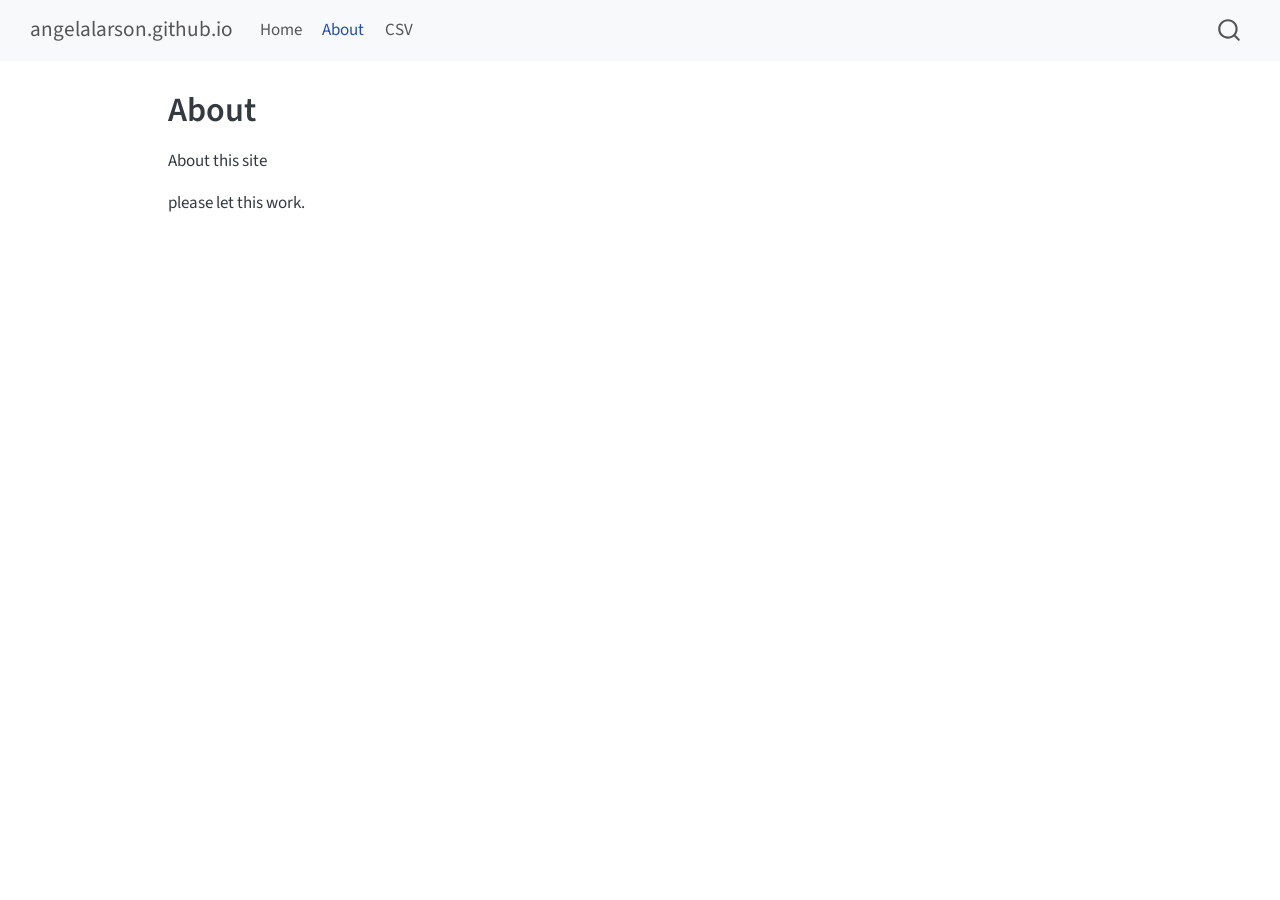
==== docs/about.html @ 14789dca "i forgot to add to yml page" ====
<!DOCTYPE html>
<html xmlns="http://www.w3.org/1999/xhtml" lang="en" xml:lang="en"><head>

<meta charset="utf-8">
<meta name="generator" content="quarto-1.6.42">

<meta name="viewport" content="width=device-width, initial-scale=1.0, user-scalable=yes">


<title>About – angelalarson.github.io</title>
<style>
code{white-space: pre-wrap;}
span.smallcaps{font-variant: small-caps;}
div.columns{display: flex; gap: min(4vw, 1.5em);}
div.column{flex: auto; overflow-x: auto;}
div.hanging-indent{margin-left: 1.5em; text-indent: -1.5em;}
ul.task-list{list-style: none;}
ul.task-list li input[type="checkbox"] {
  width: 0.8em;
  margin: 0 0.8em 0.2em -1em; /* quarto-specific, see https://github.com/quarto-dev/quarto-cli/issues/4556 */ 
  vertical-align: middle;
}
</style>


<script src="site_libs/quarto-nav/quarto-nav.js"></script>
<script src="site_libs/quarto-nav/headroom.min.js"></script>
<script src="site_libs/clipboard/clipboard.min.js"></script>
<script src="site_libs/quarto-search/autocomplete.umd.js"></script>
<script src="site_libs/quarto-search/fuse.min.js"></script>
<script src="site_libs/quarto-search/quarto-search.js"></script>
<meta name="quarto:offset" content="./">
<script src="site_libs/quarto-html/quarto.js"></script>
<script src="site_libs/quarto-html/popper.min.js"></script>
<script src="site_libs/quarto-html/tippy.umd.min.js"></script>
<script src="site_libs/quarto-html/anchor.min.js"></script>
<link href="site_libs/quarto-html/tippy.css" rel="stylesheet">
<link href="site_libs/quarto-html/quarto-syntax-highlighting-2f5df379a58b258e96c21c0638c20c03.css" rel="stylesheet" id="quarto-text-highlighting-styles">
<script src="site_libs/bootstrap/bootstrap.min.js"></script>
<link href="site_libs/bootstrap/bootstrap-icons.css" rel="stylesheet">
<link href="site_libs/bootstrap/bootstrap-6bd9cfa162949bde0a231f530c97869d.min.css" rel="stylesheet" append-hash="true" id="quarto-bootstrap" data-mode="light">
<script id="quarto-search-options" type="application/json">{
  "location": "navbar",
  "copy-button": false,
  "collapse-after": 3,
  "panel-placement": "end",
  "type": "overlay",
  "limit": 50,
  "keyboard-shortcut": [
    "f",
    "/",
    "s"
  ],
  "show-item-context": false,
  "language": {
    "search-no-results-text": "No results",
    "search-matching-documents-text": "matching documents",
    "search-copy-link-title": "Copy link to search",
    "search-hide-matches-text": "Hide additional matches",
    "search-more-match-text": "more match in this document",
    "search-more-matches-text": "more matches in this document",
    "search-clear-button-title": "Clear",
    "search-text-placeholder": "",
    "search-detached-cancel-button-title": "Cancel",
    "search-submit-button-title": "Submit",
    "search-label": "Search"
  }
}</script>


<link rel="stylesheet" href="styles.css">
</head>

<body class="nav-fixed">

<div id="quarto-search-results"></div>
  <header id="quarto-header" class="headroom fixed-top">
    <nav class="navbar navbar-expand-lg " data-bs-theme="dark">
      <div class="navbar-container container-fluid">
      <div class="navbar-brand-container mx-auto">
    <a class="navbar-brand" href="./index.html">
    <span class="navbar-title">angelalarson.github.io</span>
    </a>
  </div>
            <div id="quarto-search" class="" title="Search"></div>
          <button class="navbar-toggler" type="button" data-bs-toggle="collapse" data-bs-target="#navbarCollapse" aria-controls="navbarCollapse" role="menu" aria-expanded="false" aria-label="Toggle navigation" onclick="if (window.quartoToggleHeadroom) { window.quartoToggleHeadroom(); }">
  <span class="navbar-toggler-icon"></span>
</button>
          <div class="collapse navbar-collapse" id="navbarCollapse">
            <ul class="navbar-nav navbar-nav-scroll me-auto">
  <li class="nav-item">
    <a class="nav-link" href="./index.html"> 
<span class="menu-text">Home</span></a>
  </li>  
  <li class="nav-item">
    <a class="nav-link active" href="./about.html" aria-current="page"> 
<span class="menu-text">About</span></a>
  </li>  
  <li class="nav-item">
    <a class="nav-link" href="./csv.html"> 
<span class="menu-text">CSV</span></a>
  </li>  
</ul>
          </div> <!-- /navcollapse -->
            <div class="quarto-navbar-tools">
</div>
      </div> <!-- /container-fluid -->
    </nav>
</header>
<!-- content -->
<div id="quarto-content" class="quarto-container page-columns page-rows-contents page-layout-article page-navbar">
<!-- sidebar -->
<!-- margin-sidebar -->
    <div id="quarto-margin-sidebar" class="sidebar margin-sidebar zindex-bottom">
        
    </div>
<!-- main -->
<main class="content" id="quarto-document-content">

<header id="title-block-header" class="quarto-title-block default">
<div class="quarto-title">
<h1 class="title">About</h1>
</div>



<div class="quarto-title-meta">

    
  
    
  </div>
  


</header>


<p>About this site</p>
<p>please let this work.</p>



</main> <!-- /main -->
<script id="quarto-html-after-body" type="application/javascript">
window.document.addEventListener("DOMContentLoaded", function (event) {
  const toggleBodyColorMode = (bsSheetEl) => {
    const mode = bsSheetEl.getAttribute("data-mode");
    const bodyEl = window.document.querySelector("body");
    if (mode === "dark") {
      bodyEl.classList.add("quarto-dark");
      bodyEl.classList.remove("quarto-light");
    } else {
      bodyEl.classList.add("quarto-light");
      bodyEl.classList.remove("quarto-dark");
    }
  }
  const toggleBodyColorPrimary = () => {
    const bsSheetEl = window.document.querySelector("link#quarto-bootstrap");
    if (bsSheetEl) {
      toggleBodyColorMode(bsSheetEl);
    }
  }
  toggleBodyColorPrimary();  
  const icon = "";
  const anchorJS = new window.AnchorJS();
  anchorJS.options = {
    placement: 'right',
    icon: icon
  };
  anchorJS.add('.anchored');
  const isCodeAnnotation = (el) => {
    for (const clz of el.classList) {
      if (clz.startsWith('code-annotation-')) {                     
        return true;
      }
    }
    return false;
  }
  const onCopySuccess = function(e) {
    // button target
    const button = e.trigger;
    // don't keep focus
    button.blur();
    // flash "checked"
    button.classList.add('code-copy-button-checked');
    var currentTitle = button.getAttribute("title");
    button.setAttribute("title", "Copied!");
    let tooltip;
    if (window.bootstrap) {
      button.setAttribute("data-bs-toggle", "tooltip");
      button.setAttribute("data-bs-placement", "left");
      button.setAttribute("data-bs-title", "Copied!");
      tooltip = new bootstrap.Tooltip(button, 
        { trigger: "manual", 
          customClass: "code-copy-button-tooltip",
          offset: [0, -8]});
      tooltip.show();    
    }
    setTimeout(function() {
      if (tooltip) {
        tooltip.hide();
        button.removeAttribute("data-bs-title");
        button.removeAttribute("data-bs-toggle");
        button.removeAttribute("data-bs-placement");
      }
      button.setAttribute("title", currentTitle);
      button.classList.remove('code-copy-button-checked');
    }, 1000);
    // clear code selection
    e.clearSelection();
  }
  const getTextToCopy = function(trigger) {
      const codeEl = trigger.previousElementSibling.cloneNode(true);
      for (const childEl of codeEl.children) {
        if (isCodeAnnotation(childEl)) {
          childEl.remove();
        }
      }
      return codeEl.innerText;
  }
  const clipboard = new window.ClipboardJS('.code-copy-button:not([data-in-quarto-modal])', {
    text: getTextToCopy
  });
  clipboard.on('success', onCopySuccess);
  if (window.document.getElementById('quarto-embedded-source-code-modal')) {
    const clipboardModal = new window.ClipboardJS('.code-copy-button[data-in-quarto-modal]', {
      text: getTextToCopy,
      container: window.document.getElementById('quarto-embedded-source-code-modal')
    });
    clipboardModal.on('success', onCopySuccess);
  }
    var localhostRegex = new RegExp(/^(?:http|https):\/\/localhost\:?[0-9]*\//);
    var mailtoRegex = new RegExp(/^mailto:/);
      var filterRegex = new RegExp('/' + window.location.host + '/');
    var isInternal = (href) => {
        return filterRegex.test(href) || localhostRegex.test(href) || mailtoRegex.test(href);
    }
    // Inspect non-navigation links and adorn them if external
 	var links = window.document.querySelectorAll('a[href]:not(.nav-link):not(.navbar-brand):not(.toc-action):not(.sidebar-link):not(.sidebar-item-toggle):not(.pagination-link):not(.no-external):not([aria-hidden]):not(.dropdown-item):not(.quarto-navigation-tool):not(.about-link)');
    for (var i=0; i<links.length; i++) {
      const link = links[i];
      if (!isInternal(link.href)) {
        // undo the damage that might have been done by quarto-nav.js in the case of
        // links that we want to consider external
        if (link.dataset.originalHref !== undefined) {
          link.href = link.dataset.originalHref;
        }
      }
    }
  function tippyHover(el, contentFn, onTriggerFn, onUntriggerFn) {
    const config = {
      allowHTML: true,
      maxWidth: 500,
      delay: 100,
      arrow: false,
      appendTo: function(el) {
          return el.parentElement;
      },
      interactive: true,
      interactiveBorder: 10,
      theme: 'quarto',
      placement: 'bottom-start',
    };
    if (contentFn) {
      config.content = contentFn;
    }
    if (onTriggerFn) {
      config.onTrigger = onTriggerFn;
    }
    if (onUntriggerFn) {
      config.onUntrigger = onUntriggerFn;
    }
    window.tippy(el, config); 
  }
  const noterefs = window.document.querySelectorAll('a[role="doc-noteref"]');
  for (var i=0; i<noterefs.length; i++) {
    const ref = noterefs[i];
    tippyHover(ref, function() {
      // use id or data attribute instead here
      let href = ref.getAttribute('data-footnote-href') || ref.getAttribute('href');
      try { href = new URL(href).hash; } catch {}
      const id = href.replace(/^#\/?/, "");
      const note = window.document.getElementById(id);
      if (note) {
        return note.innerHTML;
      } else {
        return "";
      }
    });
  }
  const xrefs = window.document.querySelectorAll('a.quarto-xref');
  const processXRef = (id, note) => {
    // Strip column container classes
    const stripColumnClz = (el) => {
      el.classList.remove("page-full", "page-columns");
      if (el.children) {
        for (const child of el.children) {
          stripColumnClz(child);
        }
      }
    }
    stripColumnClz(note)
    if (id === null || id.startsWith('sec-')) {
      // Special case sections, only their first couple elements
      const container = document.createElement("div");
      if (note.children && note.children.length > 2) {
        container.appendChild(note.children[0].cloneNode(true));
        for (let i = 1; i < note.children.length; i++) {
          const child = note.children[i];
          if (child.tagName === "P" && child.innerText === "") {
            continue;
          } else {
            container.appendChild(child.cloneNode(true));
            break;
          }
        }
        if (window.Quarto?.typesetMath) {
          window.Quarto.typesetMath(container);
        }
        return container.innerHTML
      } else {
        if (window.Quarto?.typesetMath) {
          window.Quarto.typesetMath(note);
        }
        return note.innerHTML;
      }
    } else {
      // Remove any anchor links if they are present
      const anchorLink = note.querySelector('a.anchorjs-link');
      if (anchorLink) {
        anchorLink.remove();
      }
      if (window.Quarto?.typesetMath) {
        window.Quarto.typesetMath(note);
      }
      if (note.classList.contains("callout")) {
        return note.outerHTML;
      } else {
        return note.innerHTML;
      }
    }
  }
  for (var i=0; i<xrefs.length; i++) {
    const xref = xrefs[i];
    tippyHover(xref, undefined, function(instance) {
      instance.disable();
      let url = xref.getAttribute('href');
      let hash = undefined; 
      if (url.startsWith('#')) {
        hash = url;
      } else {
        try { hash = new URL(url).hash; } catch {}
      }
      if (hash) {
        const id = hash.replace(/^#\/?/, "");
        const note = window.document.getElementById(id);
        if (note !== null) {
          try {
            const html = processXRef(id, note.cloneNode(true));
            instance.setContent(html);
          } finally {
            instance.enable();
            instance.show();
          }
        } else {
          // See if we can fetch this
          fetch(url.split('#')[0])
          .then(res => res.text())
          .then(html => {
            const parser = new DOMParser();
            const htmlDoc = parser.parseFromString(html, "text/html");
            const note = htmlDoc.getElementById(id);
            if (note !== null) {
              const html = processXRef(id, note);
              instance.setContent(html);
            } 
          }).finally(() => {
            instance.enable();
            instance.show();
          });
        }
      } else {
        // See if we can fetch a full url (with no hash to target)
        // This is a special case and we should probably do some content thinning / targeting
        fetch(url)
        .then(res => res.text())
        .then(html => {
          const parser = new DOMParser();
          const htmlDoc = parser.parseFromString(html, "text/html");
          const note = htmlDoc.querySelector('main.content');
          if (note !== null) {
            // This should only happen for chapter cross references
            // (since there is no id in the URL)
            // remove the first header
            if (note.children.length > 0 && note.children[0].tagName === "HEADER") {
              note.children[0].remove();
            }
            const html = processXRef(null, note);
            instance.setContent(html);
          } 
        }).finally(() => {
          instance.enable();
          instance.show();
        });
      }
    }, function(instance) {
    });
  }
      let selectedAnnoteEl;
      const selectorForAnnotation = ( cell, annotation) => {
        let cellAttr = 'data-code-cell="' + cell + '"';
        let lineAttr = 'data-code-annotation="' +  annotation + '"';
        const selector = 'span[' + cellAttr + '][' + lineAttr + ']';
        return selector;
      }
      const selectCodeLines = (annoteEl) => {
        const doc = window.document;
        const targetCell = annoteEl.getAttribute("data-target-cell");
        const targetAnnotation = annoteEl.getAttribute("data-target-annotation");
        const annoteSpan = window.document.querySelector(selectorForAnnotation(targetCell, targetAnnotation));
        const lines = annoteSpan.getAttribute("data-code-lines").split(",");
        const lineIds = lines.map((line) => {
          return targetCell + "-" + line;
        })
        let top = null;
        let height = null;
        let parent = null;
        if (lineIds.length > 0) {
            //compute the position of the single el (top and bottom and make a div)
            const el = window.document.getElementById(lineIds[0]);
            top = el.offsetTop;
            height = el.offsetHeight;
            parent = el.parentElement.parentElement;
          if (lineIds.length > 1) {
            const lastEl = window.document.getElementById(lineIds[lineIds.length - 1]);
            const bottom = lastEl.offsetTop + lastEl.offsetHeight;
            height = bottom - top;
          }
          if (top !== null && height !== null && parent !== null) {
            // cook up a div (if necessary) and position it 
            let div = window.document.getElementById("code-annotation-line-highlight");
            if (div === null) {
              div = window.document.createElement("div");
              div.setAttribute("id", "code-annotation-line-highlight");
              div.style.position = 'absolute';
              parent.appendChild(div);
            }
            div.style.top = top - 2 + "px";
            div.style.height = height + 4 + "px";
            div.style.left = 0;
            let gutterDiv = window.document.getElementById("code-annotation-line-highlight-gutter");
            if (gutterDiv === null) {
              gutterDiv = window.document.createElement("div");
              gutterDiv.setAttribute("id", "code-annotation-line-highlight-gutter");
              gutterDiv.style.position = 'absolute';
              const codeCell = window.document.getElementById(targetCell);
              const gutter = codeCell.querySelector('.code-annotation-gutter');
              gutter.appendChild(gutterDiv);
            }
            gutterDiv.style.top = top - 2 + "px";
            gutterDiv.style.height = height + 4 + "px";
          }
          selectedAnnoteEl = annoteEl;
        }
      };
      const unselectCodeLines = () => {
        const elementsIds = ["code-annotation-line-highlight", "code-annotation-line-highlight-gutter"];
        elementsIds.forEach((elId) => {
          const div = window.document.getElementById(elId);
          if (div) {
            div.remove();
          }
        });
        selectedAnnoteEl = undefined;
      };
        // Handle positioning of the toggle
    window.addEventListener(
      "resize",
      throttle(() => {
        elRect = undefined;
        if (selectedAnnoteEl) {
          selectCodeLines(selectedAnnoteEl);
        }
      }, 10)
    );
    function throttle(fn, ms) {
    let throttle = false;
    let timer;
      return (...args) => {
        if(!throttle) { // first call gets through
            fn.apply(this, args);
            throttle = true;
        } else { // all the others get throttled
            if(timer) clearTimeout(timer); // cancel #2
            timer = setTimeout(() => {
              fn.apply(this, args);
              timer = throttle = false;
            }, ms);
        }
      };
    }
      // Attach click handler to the DT
      const annoteDls = window.document.querySelectorAll('dt[data-target-cell]');
      for (const annoteDlNode of annoteDls) {
        annoteDlNode.addEventListener('click', (event) => {
          const clickedEl = event.target;
          if (clickedEl !== selectedAnnoteEl) {
            unselectCodeLines();
            const activeEl = window.document.querySelector('dt[data-target-cell].code-annotation-active');
            if (activeEl) {
              activeEl.classList.remove('code-annotation-active');
            }
            selectCodeLines(clickedEl);
            clickedEl.classList.add('code-annotation-active');
          } else {
            // Unselect the line
            unselectCodeLines();
            clickedEl.classList.remove('code-annotation-active');
          }
        });
      }
  const findCites = (el) => {
    const parentEl = el.parentElement;
    if (parentEl) {
      const cites = parentEl.dataset.cites;
      if (cites) {
        return {
          el,
          cites: cites.split(' ')
        };
      } else {
        return findCites(el.parentElement)
      }
    } else {
      return undefined;
    }
  };
  var bibliorefs = window.document.querySelectorAll('a[role="doc-biblioref"]');
  for (var i=0; i<bibliorefs.length; i++) {
    const ref = bibliorefs[i];
    const citeInfo = findCites(ref);
    if (citeInfo) {
      tippyHover(citeInfo.el, function() {
        var popup = window.document.createElement('div');
        citeInfo.cites.forEach(function(cite) {
          var citeDiv = window.document.createElement('div');
          citeDiv.classList.add('hanging-indent');
          citeDiv.classList.add('csl-entry');
          var biblioDiv = window.document.getElementById('ref-' + cite);
          if (biblioDiv) {
            citeDiv.innerHTML = biblioDiv.innerHTML;
          }
          popup.appendChild(citeDiv);
        });
        return popup.innerHTML;
      });
    }
  }
});
</script>
</div> <!-- /content -->




</body></html>
---- docs/site_libs/quarto-html/tippy.css ----
.tippy-box[data-animation=fade][data-state=hidden]{opacity:0}[data-tippy-root]{max-width:calc(100vw - 10px)}.tippy-box{position:relative;background-color:#333;color:#fff;border-radius:4px;font-size:14px;line-height:1.4;white-space:normal;outline:0;transition-property:transform,visibility,opacity}.tippy-box[data-placement^=top]>.tippy-arrow{bottom:0}.tippy-box[data-placement^=top]>.tippy-arrow:before{bottom:-7px;left:0;border-width:8px 8px 0;border-top-color:initial;transform-origin:center top}.tippy-box[data-placement^=bottom]>.tippy-arrow{top:0}.tippy-box[data-placement^=bottom]>.tippy-arrow:before{top:-7px;left:0;border-width:0 8px 8px;border-bottom-color:initial;transform-origin:center bottom}.tippy-box[data-placement^=left]>.tippy-arrow{right:0}.tippy-box[data-placement^=left]>.tippy-arrow:before{border-width:8px 0 8px 8px;border-left-color:initial;right:-7px;transform-origin:center left}.tippy-box[data-placement^=right]>.tippy-arrow{left:0}.tippy-box[data-placement^=right]>.tippy-arrow:before{left:-7px;border-width:8px 8px 8px 0;border-right-color:initial;transform-origin:center right}.tippy-box[data-inertia][data-state=visible]{transition-timing-function:cubic-bezier(.54,1.5,.38,1.11)}.tippy-arrow{width:16px;height:16px;color:#333}.tippy-arrow:before{content:"";position:absolute;border-color:transparent;border-style:solid}.tippy-content{position:relative;padding:5px 9px;z-index:1}
---- docs/site_libs/quarto-html/quarto-syntax-highlighting-2f5df379a58b258e96c21c0638c20c03.css ----
/* quarto syntax highlight colors */
:root {
  --quarto-hl-ot-color: #003B4F;
  --quarto-hl-at-color: #657422;
  --quarto-hl-ss-color: #20794D;
  --quarto-hl-an-color: #5E5E5E;
  --quarto-hl-fu-color: #4758AB;
  --quarto-hl-st-color: #20794D;
  --quarto-hl-cf-color: #003B4F;
  --quarto-hl-op-color: #5E5E5E;
  --quarto-hl-er-color: #AD0000;
  --quarto-hl-bn-color: #AD0000;
  --quarto-hl-al-color: #AD0000;
  --quarto-hl-va-color: #111111;
  --quarto-hl-bu-color: inherit;
  --quarto-hl-ex-color: inherit;
  --quarto-hl-pp-color: #AD0000;
  --quarto-hl-in-color: #5E5E5E;
  --quarto-hl-vs-color: #20794D;
  --quarto-hl-wa-color: #5E5E5E;
  --quarto-hl-do-color: #5E5E5E;
  --quarto-hl-im-color: #00769E;
  --quarto-hl-ch-color: #20794D;
  --quarto-hl-dt-color: #AD0000;
  --quarto-hl-fl-color: #AD0000;
  --quarto-hl-co-color: #5E5E5E;
  --quarto-hl-cv-color: #5E5E5E;
  --quarto-hl-cn-color: #8f5902;
  --quarto-hl-sc-color: #5E5E5E;
  --quarto-hl-dv-color: #AD0000;
  --quarto-hl-kw-color: #003B4F;
}

/* other quarto variables */
:root {
  --quarto-font-monospace: SFMono-Regular, Menlo, Monaco, Consolas, "Liberation Mono", "Courier New", monospace;
}

pre > code.sourceCode > span {
  color: #003B4F;
}

code span {
  color: #003B4F;
}

code.sourceCode > span {
  color: #003B4F;
}

div.sourceCode,
div.sourceCode pre.sourceCode {
  color: #003B4F;
}

code span.ot {
  color: #003B4F;
  font-style: inherit;
}

code span.at {
  color: #657422;
  font-style: inherit;
}

code span.ss {
  color: #20794D;
  font-style: inherit;
}

code span.an {
  color: #5E5E5E;
  font-style: inherit;
}

code span.fu {
  color: #4758AB;
  font-style: inherit;
}

code span.st {
  color: #20794D;
  font-style: inherit;
}

code span.cf {
  color: #003B4F;
  font-weight: bold;
  font-style: inherit;
}

code span.op {
  color: #5E5E5E;
  font-style: inherit;
}

code span.er {
  color: #AD0000;
  font-style: inherit;
}

code span.bn {
  color: #AD0000;
  font-style: inherit;
}

code span.al {
  color: #AD0000;
  font-style: inherit;
}

code span.va {
  color: #111111;
  font-style: inherit;
}

code span.bu {
  font-style: inherit;
}

code span.ex {
  font-style: inherit;
}

code span.pp {
  color: #AD0000;
  font-style: inherit;
}

code span.in {
  color: #5E5E5E;
  font-style: inherit;
}

code span.vs {
  color: #20794D;
  font-style: inherit;
}

code span.wa {
  color: #5E5E5E;
  font-style: italic;
}

code span.do {
  color: #5E5E5E;
  font-style: italic;
}

code span.im {
  color: #00769E;
  font-style: inherit;
}

code span.ch {
  color: #20794D;
  font-style: inherit;
}

code span.dt {
  color: #AD0000;
  font-style: inherit;
}

code span.fl {
  color: #AD0000;
  font-style: inherit;
}

code span.co {
  color: #5E5E5E;
  font-style: inherit;
}

code span.cv {
  color: #5E5E5E;
  font-style: italic;
}

code span.cn {
  color: #8f5902;
  font-style: inherit;
}

code span.sc {
  color: #5E5E5E;
  font-style: inherit;
}

code span.dv {
  color: #AD0000;
  font-style: inherit;
}

code span.kw {
  color: #003B4F;
  font-weight: bold;
  font-style: inherit;
}

.prevent-inlining {
  content: "</";
}

/*# sourceMappingURL=35eb38a806ee71ea6d2563be2308c832.css.map */
---- docs/styles.css ----
/* css styles */
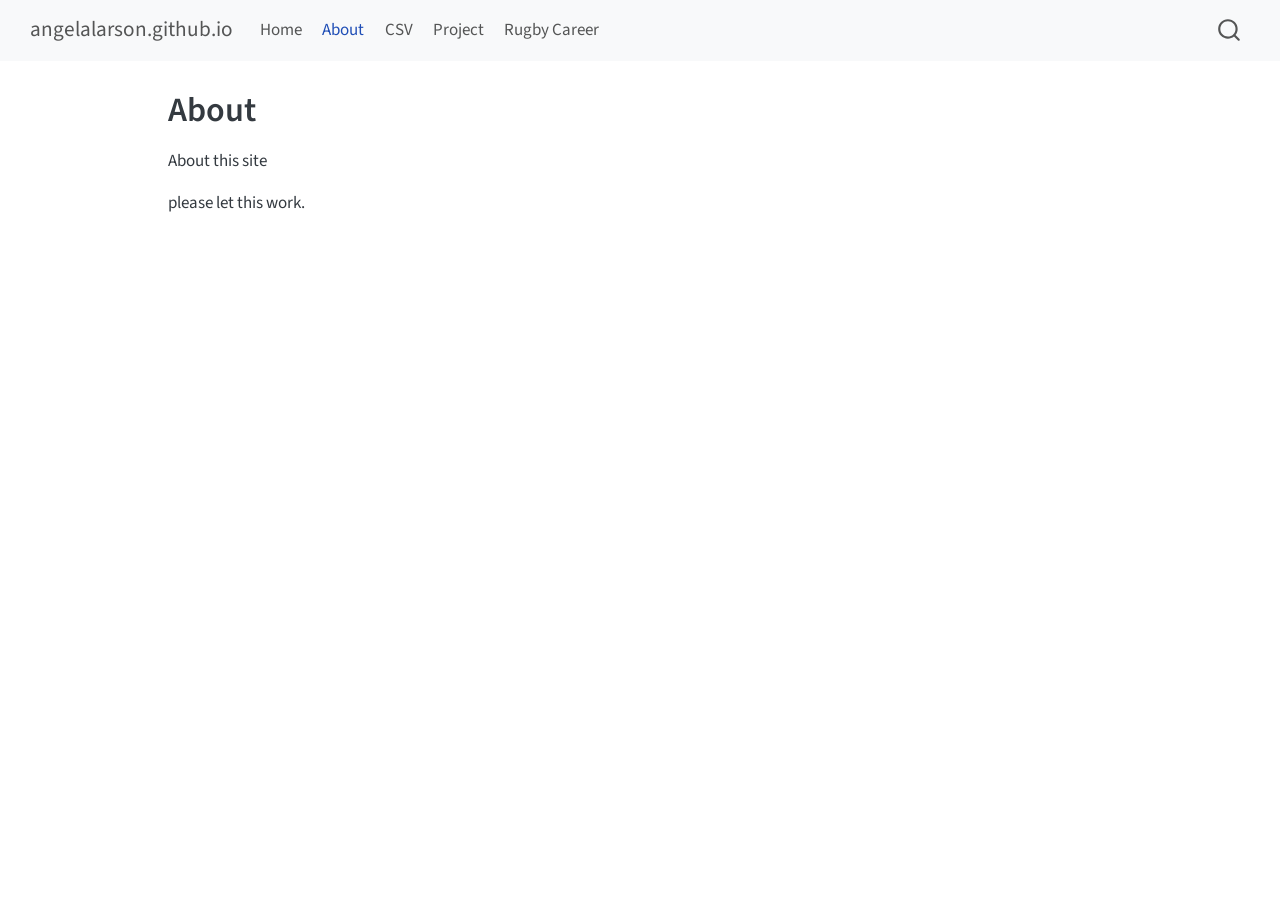
==== commit fd98dee7: "committing rendered version" ====
--- a/docs/about.html
+++ b/docs/about.html
@@ -100,6 +100,14 @@
     <a class="nav-link" href="./csv.html"> 
 <span class="menu-text">CSV</span></a>
   </li>  
+  <li class="nav-item">
+    <a class="nav-link" href="./Projects.html"> 
+<span class="menu-text">Project</span></a>
+  </li>  
+  <li class="nav-item">
+    <a class="nav-link" href="./Rugby.html"> 
+<span class="menu-text">Rugby Career</span></a>
+  </li>  
 </ul>
           </div> <!-- /navcollapse -->
             <div class="quarto-navbar-tools">
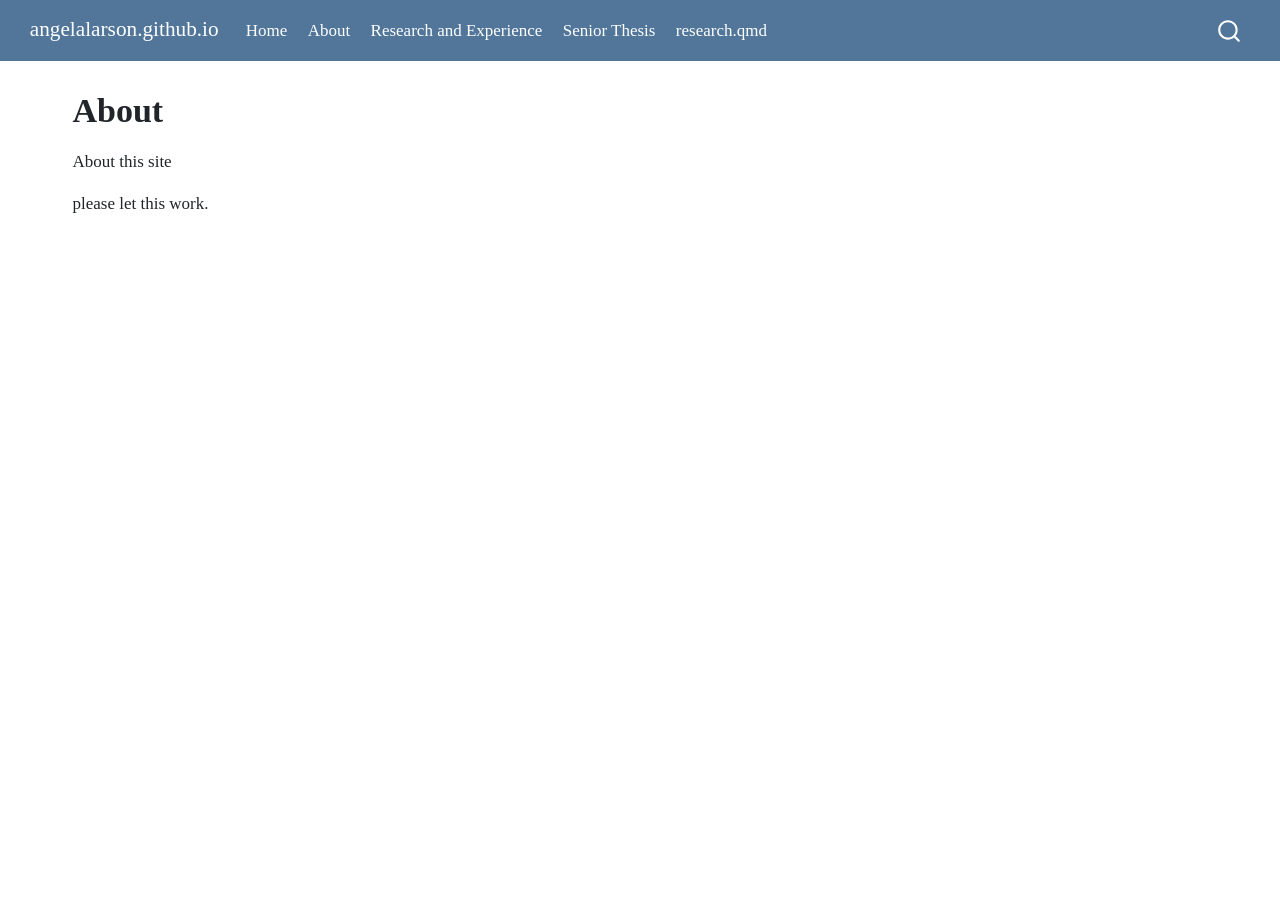
==== commit 9650905e: "working around some things" ====
--- a/docs/about.html
+++ b/docs/about.html
@@ -38,7 +38,7 @@
 <link href="site_libs/quarto-html/quarto-syntax-highlighting-2f5df379a58b258e96c21c0638c20c03.css" rel="stylesheet" id="quarto-text-highlighting-styles">
 <script src="site_libs/bootstrap/bootstrap.min.js"></script>
 <link href="site_libs/bootstrap/bootstrap-icons.css" rel="stylesheet">
-<link href="site_libs/bootstrap/bootstrap-6bd9cfa162949bde0a231f530c97869d.min.css" rel="stylesheet" append-hash="true" id="quarto-bootstrap" data-mode="light">
+<link href="site_libs/bootstrap/bootstrap-376f302bae9058156f79e0f77185c310.min.css" rel="stylesheet" append-hash="true" id="quarto-bootstrap" data-mode="light">
 <script id="quarto-search-options" type="application/json">{
   "location": "navbar",
   "copy-button": false,
@@ -68,7 +68,6 @@
 }</script>
 
 
-<link rel="stylesheet" href="styles.css">
 </head>
 
 <body class="nav-fixed">
@@ -98,15 +97,16 @@
   </li>  
   <li class="nav-item">
     <a class="nav-link" href="./csv.html"> 
-<span class="menu-text">CSV</span></a>
+<span class="menu-text">Research and Experience</span></a>
   </li>  
   <li class="nav-item">
     <a class="nav-link" href="./Projects.html"> 
-<span class="menu-text">Project</span></a>
+<span class="menu-text">Senior Thesis</span></a>
   </li>  
   <li class="nav-item">
-    <a class="nav-link" href="./Rugby.html"> 
-<span class="menu-text">Rugby Career</span></a>
+    <span class="nav-link">
+<span class="menu-text">research.qmd</span>
+    </span>
   </li>  
 </ul>
           </div> <!-- /navcollapse -->
@@ -116,14 +116,14 @@
     </nav>
 </header>
 <!-- content -->
-<div id="quarto-content" class="quarto-container page-columns page-rows-contents page-layout-article page-navbar">
+<div id="quarto-content" class="quarto-container page-columns page-rows-contents page-layout-full page-navbar">
 <!-- sidebar -->
 <!-- margin-sidebar -->
     <div id="quarto-margin-sidebar" class="sidebar margin-sidebar zindex-bottom">
         
     </div>
 <!-- main -->
-<main class="content" id="quarto-document-content">
+<main class="content column-page" id="quarto-document-content">
 
 <header id="title-block-header" class="quarto-title-block default">
 <div class="quarto-title">
@@ -132,7 +132,7 @@
 
 
 
-<div class="quarto-title-meta">
+<div class="quarto-title-meta column-page">
 
     
   
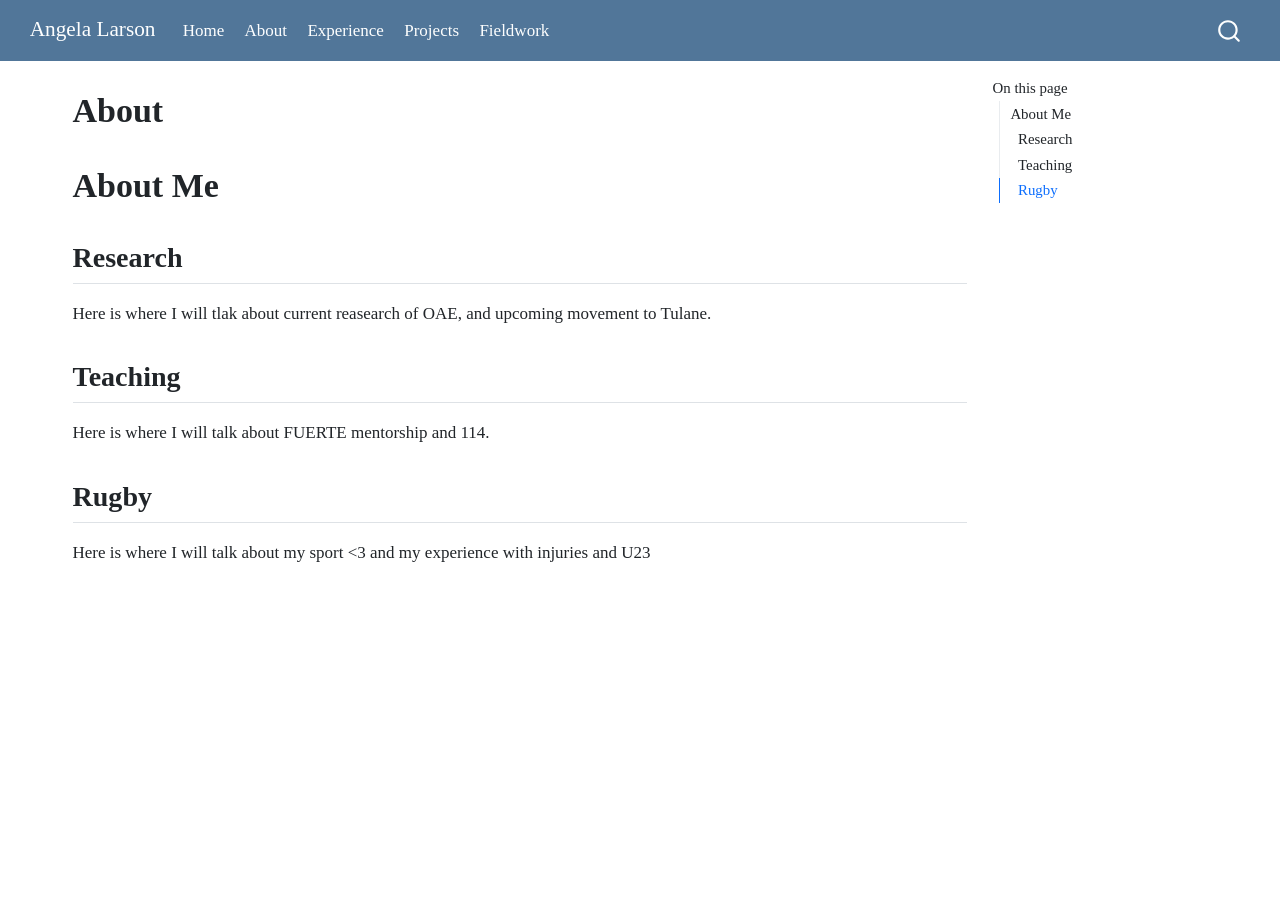
==== commit 5ee03c80: "changing formatting of pages" ====
--- a/docs/about.html
+++ b/docs/about.html
@@ -7,7 +7,7 @@
 <meta name="viewport" content="width=device-width, initial-scale=1.0, user-scalable=yes">
 
 
-<title>About – angelalarson.github.io</title>
+<title>About – Angela Larson</title>
 <style>
 code{white-space: pre-wrap;}
 span.smallcaps{font-variant: small-caps;}
@@ -78,7 +78,7 @@
       <div class="navbar-container container-fluid">
       <div class="navbar-brand-container mx-auto">
     <a class="navbar-brand" href="./index.html">
-    <span class="navbar-title">angelalarson.github.io</span>
+    <span class="navbar-title">Angela Larson</span>
     </a>
   </div>
             <div id="quarto-search" class="" title="Search"></div>
@@ -97,16 +97,15 @@
   </li>  
   <li class="nav-item">
     <a class="nav-link" href="./csv.html"> 
-<span class="menu-text">Research and Experience</span></a>
+<span class="menu-text">Experience</span></a>
   </li>  
   <li class="nav-item">
     <a class="nav-link" href="./Projects.html"> 
-<span class="menu-text">Senior Thesis</span></a>
+<span class="menu-text">Projects</span></a>
   </li>  
   <li class="nav-item">
-    <span class="nav-link">
-<span class="menu-text">research.qmd</span>
-    </span>
+    <a class="nav-link" href="./Rugby.html"> 
+<span class="menu-text">Fieldwork</span></a>
   </li>  
 </ul>
           </div> <!-- /navcollapse -->
@@ -119,11 +118,22 @@
 <div id="quarto-content" class="quarto-container page-columns page-rows-contents page-layout-full page-navbar">
 <!-- sidebar -->
 <!-- margin-sidebar -->
-    <div id="quarto-margin-sidebar" class="sidebar margin-sidebar zindex-bottom">
-        
+    <div id="quarto-margin-sidebar" class="sidebar margin-sidebar">
+        <nav id="TOC" role="doc-toc" class="toc-active">
+    <h2 id="toc-title">On this page</h2>
+   
+  <ul>
+  <li><a href="#about-me" id="toc-about-me" class="nav-link active" data-scroll-target="#about-me">About Me</a>
+  <ul class="collapse">
+  <li><a href="#research" id="toc-research" class="nav-link" data-scroll-target="#research">Research</a></li>
+  <li><a href="#teaching" id="toc-teaching" class="nav-link" data-scroll-target="#teaching">Teaching</a></li>
+  <li><a href="#rugby" id="toc-rugby" class="nav-link" data-scroll-target="#rugby">Rugby</a></li>
+  </ul></li>
+  </ul>
+</nav>
     </div>
 <!-- main -->
-<main class="content column-page" id="quarto-document-content">
+<main class="content column-page-left" id="quarto-document-content">
 
 <header id="title-block-header" class="quarto-title-block default">
 <div class="quarto-title">
@@ -132,7 +142,7 @@
 
 
 
-<div class="quarto-title-meta column-page">
+<div class="quarto-title-meta column-page-left">
 
     
   
@@ -144,10 +154,23 @@
 </header>
 
 
-<p>About this site</p>
-<p>please let this work.</p>
-
-
+<section id="about-me" class="level1">
+<h1>About Me</h1>
+<section id="research" class="level2">
+<h2 class="anchored" data-anchor-id="research">Research</h2>
+<p>Here is where I will tlak about current reasearch of OAE, and upcoming movement to Tulane.</p>
+</section>
+<section id="teaching" class="level2">
+<h2 class="anchored" data-anchor-id="teaching">Teaching</h2>
+<p>Here is where I will talk about FUERTE mentorship and 114.</p>
+</section>
+<section id="rugby" class="level2">
+<h2 class="anchored" data-anchor-id="rugby">Rugby</h2>
+<p>Here is where I will talk about my sport &lt;3 and my experience with injuries and U23</p>
+
+
+</section>
+</section>
 
 </main> <!-- /main -->
 <script id="quarto-html-after-body" type="application/javascript">
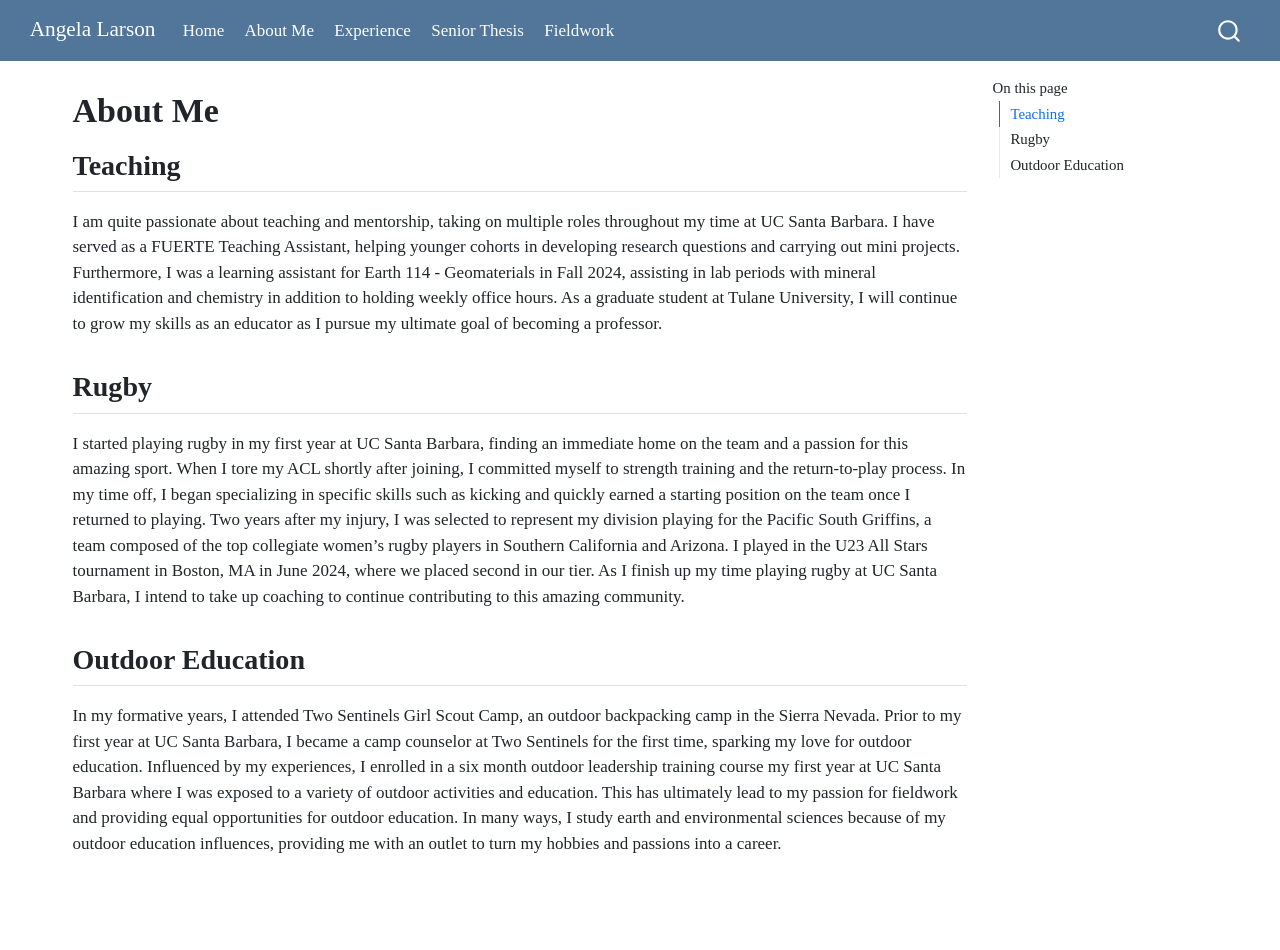
==== commit dca6e25a: "forgot to render website before pressing commit!!!" ====
--- a/docs/about.html
+++ b/docs/about.html
@@ -7,7 +7,7 @@
 <meta name="viewport" content="width=device-width, initial-scale=1.0, user-scalable=yes">
 
 
-<title>About – Angela Larson</title>
+<title>About Me – Angela Larson</title>
 <style>
 code{white-space: pre-wrap;}
 span.smallcaps{font-variant: small-caps;}
@@ -93,7 +93,7 @@
   </li>  
   <li class="nav-item">
     <a class="nav-link active" href="./about.html" aria-current="page"> 
-<span class="menu-text">About</span></a>
+<span class="menu-text">About Me</span></a>
   </li>  
   <li class="nav-item">
     <a class="nav-link" href="./csv.html"> 
@@ -101,7 +101,7 @@
   </li>  
   <li class="nav-item">
     <a class="nav-link" href="./Projects.html"> 
-<span class="menu-text">Projects</span></a>
+<span class="menu-text">Senior Thesis</span></a>
   </li>  
   <li class="nav-item">
     <a class="nav-link" href="./Rugby.html"> 
@@ -123,12 +123,9 @@
     <h2 id="toc-title">On this page</h2>
    
   <ul>
-  <li><a href="#about-me" id="toc-about-me" class="nav-link active" data-scroll-target="#about-me">About Me</a>
-  <ul class="collapse">
-  <li><a href="#research" id="toc-research" class="nav-link" data-scroll-target="#research">Research</a></li>
-  <li><a href="#teaching" id="toc-teaching" class="nav-link" data-scroll-target="#teaching">Teaching</a></li>
+  <li><a href="#teaching" id="toc-teaching" class="nav-link active" data-scroll-target="#teaching">Teaching</a></li>
   <li><a href="#rugby" id="toc-rugby" class="nav-link" data-scroll-target="#rugby">Rugby</a></li>
-  </ul></li>
+  <li><a href="#outdoor-education" id="toc-outdoor-education" class="nav-link" data-scroll-target="#outdoor-education">Outdoor Education</a></li>
   </ul>
 </nav>
     </div>
@@ -137,7 +134,7 @@
 
 <header id="title-block-header" class="quarto-title-block default">
 <div class="quarto-title">
-<h1 class="title">About</h1>
+<h1 class="title">About Me</h1>
 </div>
 
 
@@ -154,22 +151,19 @@
 </header>
 
 
-<section id="about-me" class="level1">
-<h1>About Me</h1>
-<section id="research" class="level2">
-<h2 class="anchored" data-anchor-id="research">Research</h2>
-<p>Here is where I will tlak about current reasearch of OAE, and upcoming movement to Tulane.</p>
-</section>
 <section id="teaching" class="level2">
 <h2 class="anchored" data-anchor-id="teaching">Teaching</h2>
-<p>Here is where I will talk about FUERTE mentorship and 114.</p>
+<p>I am quite passionate about teaching and mentorship, taking on multiple roles throughout my time at UC Santa Barbara. I have served as a FUERTE Teaching Assistant, helping younger cohorts in developing research questions and carrying out mini projects. Furthermore, I was a learning assistant for Earth 114 - Geomaterials in Fall 2024, assisting in lab periods with mineral identification and chemistry in addition to holding weekly office hours. As a graduate student at Tulane University, I will continue to grow my skills as an educator as I pursue my ultimate goal of becoming a professor.</p>
 </section>
 <section id="rugby" class="level2">
 <h2 class="anchored" data-anchor-id="rugby">Rugby</h2>
-<p>Here is where I will talk about my sport &lt;3 and my experience with injuries and U23</p>
-
-
+<p>I started playing rugby in my first year at UC Santa Barbara, finding an immediate home on the team and a passion for this amazing sport. When I tore my ACL shortly after joining, I committed myself to strength training and the return-to-play process. In my time off, I began specializing in specific skills such as kicking and quickly earned a starting position on the team once I returned to playing. Two years after my injury, I was selected to represent my division playing for the Pacific South Griffins, a team composed of the top collegiate women’s rugby players in Southern California and Arizona. I played in the U23 All Stars tournament in Boston, MA in June 2024, where we placed second in our tier. As I finish up my time playing rugby at UC Santa Barbara, I intend to take up coaching to continue contributing to this amazing community.</p>
 </section>
+<section id="outdoor-education" class="level2">
+<h2 class="anchored" data-anchor-id="outdoor-education">Outdoor Education</h2>
+<p>In my formative years, I attended Two Sentinels Girl Scout Camp, an outdoor backpacking camp in the Sierra Nevada. Prior to my first year at UC Santa Barbara, I became a camp counselor at Two Sentinels for the first time, sparking my love for outdoor education. Influenced by my experiences, I enrolled in a six month outdoor leadership training course my first year at UC Santa Barbara where I was exposed to a variety of outdoor activities and education. This has ultimately lead to my passion for fieldwork and providing equal opportunities for outdoor education. In many ways, I study earth and environmental sciences because of my outdoor education influences, providing me with an outlet to turn my hobbies and passions into a career.</p>
+
+
 </section>
 
 </main> <!-- /main -->
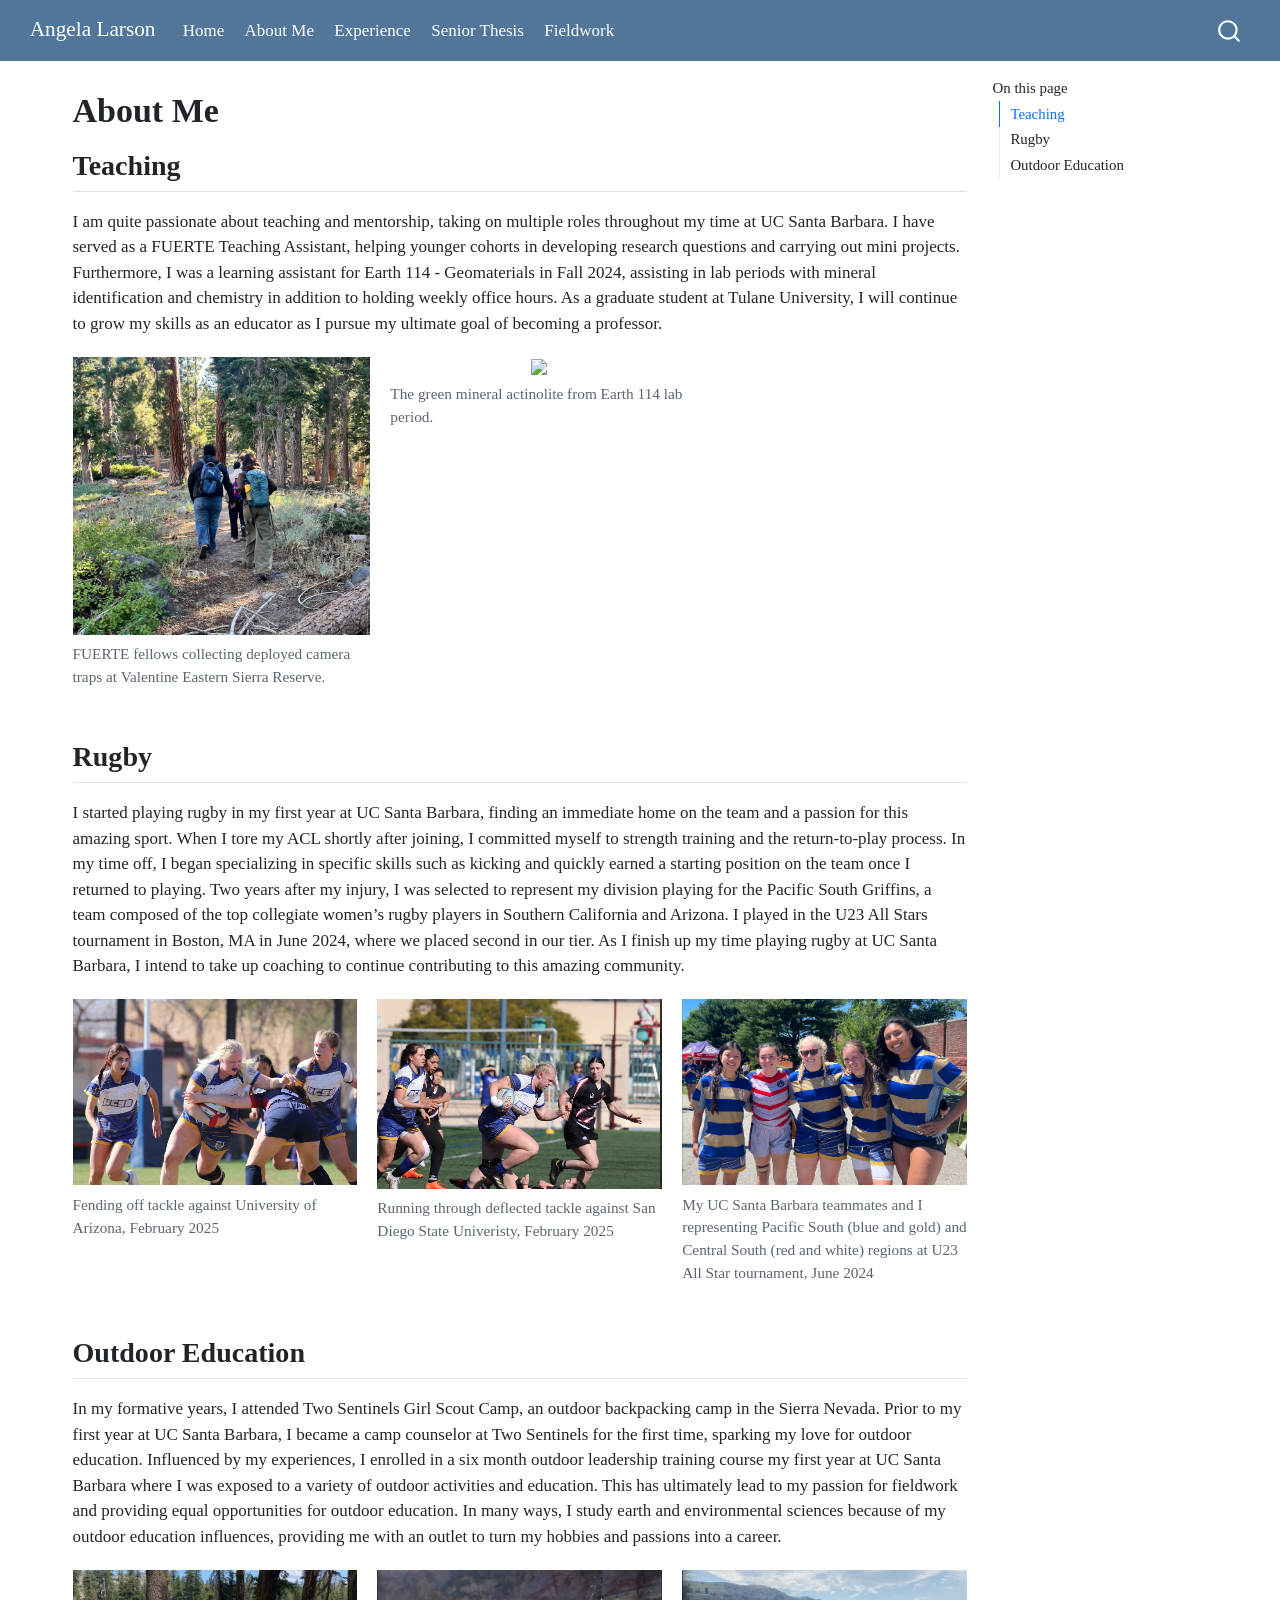
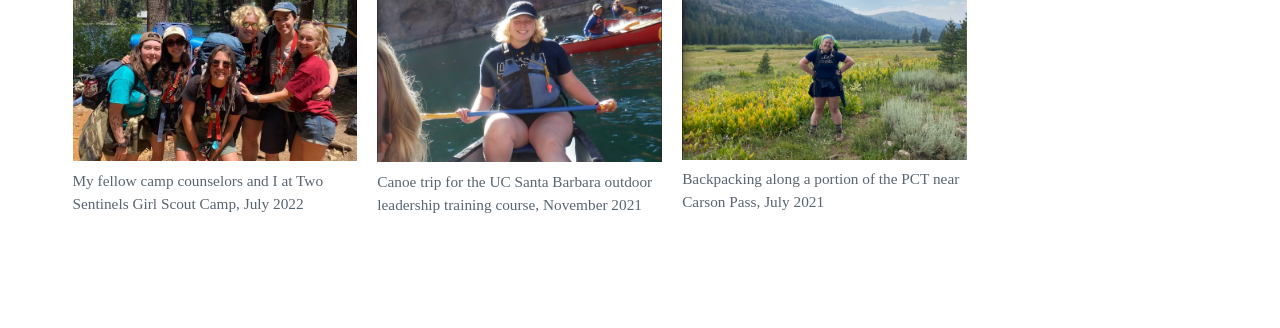
==== commit 8a8aeaae: "Adding images for about me page and outline for projects page" ====
--- a/docs/about.html
+++ b/docs/about.html
@@ -154,14 +154,99 @@
 <section id="teaching" class="level2">
 <h2 class="anchored" data-anchor-id="teaching">Teaching</h2>
 <p>I am quite passionate about teaching and mentorship, taking on multiple roles throughout my time at UC Santa Barbara. I have served as a FUERTE Teaching Assistant, helping younger cohorts in developing research questions and carrying out mini projects. Furthermore, I was a learning assistant for Earth 114 - Geomaterials in Fall 2024, assisting in lab periods with mineral identification and chemistry in addition to holding weekly office hours. As a graduate student at Tulane University, I will continue to grow my skills as an educator as I pursue my ultimate goal of becoming a professor.</p>
+<div>
+
+</div>
+<div class="quarto-layout-panel" data-layout-ncol="3">
+<div class="quarto-layout-row">
+<div class="quarto-layout-cell" style="flex-basis: 33.3%;justify-content: flex-start;">
+<div class="quarto-figure quarto-figure-center">
+<figure class="figure">
+<p><img src="images/fellows.png" class="img-fluid figure-img" data-group="about"></p>
+<figcaption>FUERTE fellows collecting deployed camera traps at Valentine Eastern Sierra Reserve.</figcaption>
+</figure>
+</div>
+</div>
+<div class="quarto-layout-cell" style="flex-basis: 33.3%;justify-content: flex-start;">
+<div class="quarto-figure quarto-figure-center">
+<figure class="figure">
+<p><img src="images/actinolite.png" class="img-fluid figure-img" data-group="about"></p>
+<figcaption>The green mineral actinolite from Earth 114 lab period.</figcaption>
+</figure>
+</div>
+</div>
+</div>
+</div>
 </section>
 <section id="rugby" class="level2">
 <h2 class="anchored" data-anchor-id="rugby">Rugby</h2>
 <p>I started playing rugby in my first year at UC Santa Barbara, finding an immediate home on the team and a passion for this amazing sport. When I tore my ACL shortly after joining, I committed myself to strength training and the return-to-play process. In my time off, I began specializing in specific skills such as kicking and quickly earned a starting position on the team once I returned to playing. Two years after my injury, I was selected to represent my division playing for the Pacific South Griffins, a team composed of the top collegiate women’s rugby players in Southern California and Arizona. I played in the U23 All Stars tournament in Boston, MA in June 2024, where we placed second in our tier. As I finish up my time playing rugby at UC Santa Barbara, I intend to take up coaching to continue contributing to this amazing community.</p>
+<div>
+
+</div>
+<div class="quarto-layout-panel" data-layout-ncol="3">
+<div class="quarto-layout-row">
+<div class="quarto-layout-cell" style="flex-basis: 33.3%;justify-content: flex-start;">
+<div class="quarto-figure quarto-figure-center">
+<figure class="figure">
+<p><img src="images/rugby1.jpg" class="img-fluid figure-img" data-group="about"></p>
+<figcaption>Fending off tackle against University of Arizona, February 2025</figcaption>
+</figure>
+</div>
+</div>
+<div class="quarto-layout-cell" style="flex-basis: 33.3%;justify-content: flex-start;">
+<div class="quarto-figure quarto-figure-center">
+<figure class="figure">
+<p><img src="images/rugby2.jpg" class="img-fluid figure-img" data-group="about"></p>
+<figcaption>Running through deflected tackle against San Diego State Univeristy, February 2025</figcaption>
+</figure>
+</div>
+</div>
+<div class="quarto-layout-cell" style="flex-basis: 33.3%;justify-content: flex-start;">
+<div class="quarto-figure quarto-figure-center">
+<figure class="figure">
+<p><img src="images/rugby3.png" class="img-fluid figure-img" data-group="about"></p>
+<figcaption>My UC Santa Barbara teammates and I representing Pacific South (blue and gold) and Central South (red and white) regions at U23 All Star tournament, June 2024</figcaption>
+</figure>
+</div>
+</div>
+</div>
+</div>
 </section>
 <section id="outdoor-education" class="level2">
 <h2 class="anchored" data-anchor-id="outdoor-education">Outdoor Education</h2>
 <p>In my formative years, I attended Two Sentinels Girl Scout Camp, an outdoor backpacking camp in the Sierra Nevada. Prior to my first year at UC Santa Barbara, I became a camp counselor at Two Sentinels for the first time, sparking my love for outdoor education. Influenced by my experiences, I enrolled in a six month outdoor leadership training course my first year at UC Santa Barbara where I was exposed to a variety of outdoor activities and education. This has ultimately lead to my passion for fieldwork and providing equal opportunities for outdoor education. In many ways, I study earth and environmental sciences because of my outdoor education influences, providing me with an outlet to turn my hobbies and passions into a career.</p>
+<div>
+
+</div>
+<div class="quarto-layout-panel" data-layout-ncol="3">
+<div class="quarto-layout-row">
+<div class="quarto-layout-cell" style="flex-basis: 33.3%;justify-content: flex-start;">
+<div class="quarto-figure quarto-figure-center">
+<figure class="figure">
+<p><img src="images/camp.png" class="img-fluid figure-img" data-group="about"></p>
+<figcaption>My fellow camp counselors and I at Two Sentinels Girl Scout Camp, July 2022</figcaption>
+</figure>
+</div>
+</div>
+<div class="quarto-layout-cell" style="flex-basis: 33.3%;justify-content: flex-start;">
+<div class="quarto-figure quarto-figure-center">
+<figure class="figure">
+<p><img src="images/canoe1.png" class="img-fluid figure-img" data-group="about"></p>
+<figcaption>Canoe trip for the UC Santa Barbara outdoor leadership training course, November 2021</figcaption>
+</figure>
+</div>
+</div>
+<div class="quarto-layout-cell" style="flex-basis: 33.3%;justify-content: flex-start;">
+<div class="quarto-figure quarto-figure-center">
+<figure class="figure">
+<p><img src="images/backpacking.png" class="img-fluid figure-img" data-group="cert"></p>
+<figcaption>Backpacking along a portion of the PCT near Carson Pass, July 2021</figcaption>
+</figure>
+</div>
+</div>
+</div>
+</div>
 
 
 </section>
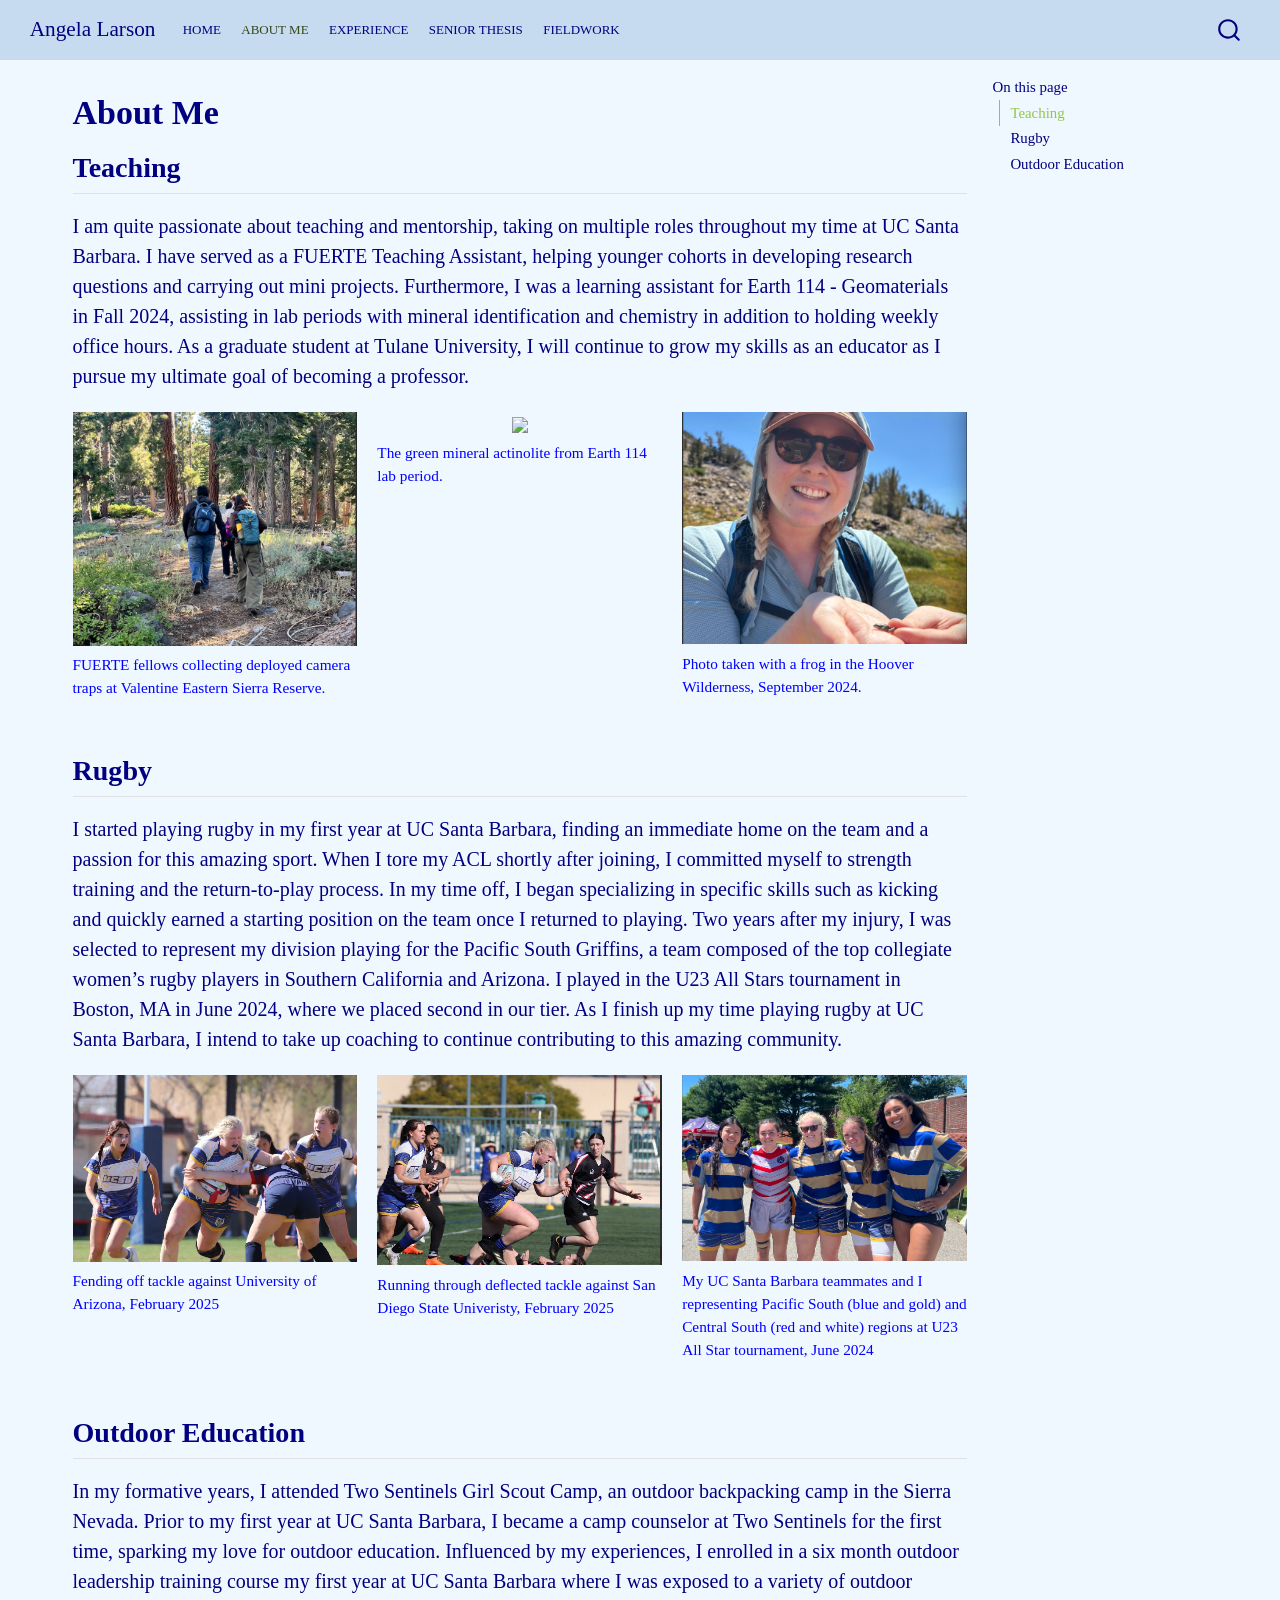
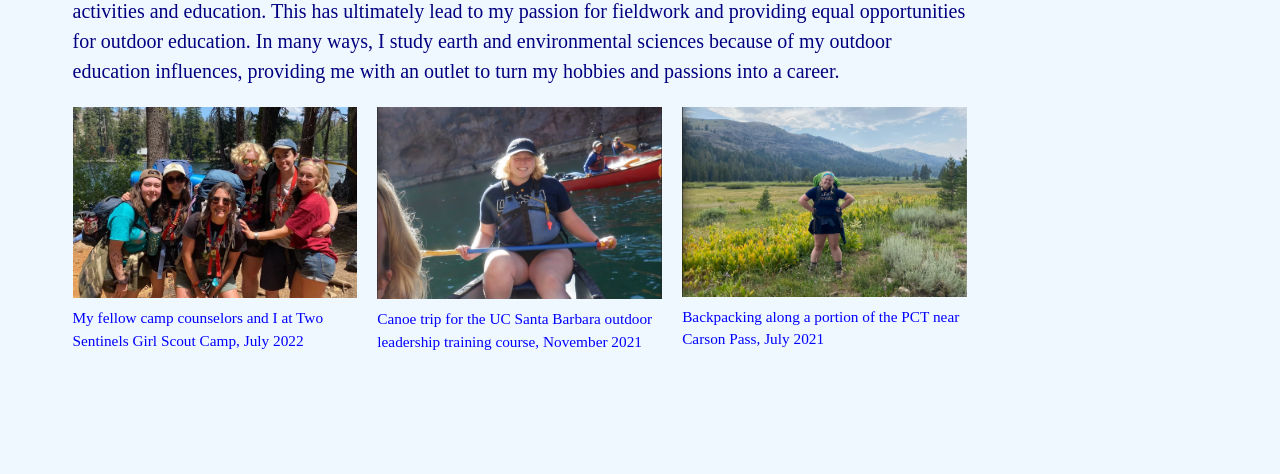
==== commit c0a8731e: "Adding photos and editing theme" ====
--- a/docs/about.html
+++ b/docs/about.html
@@ -2,7 +2,7 @@
 <html xmlns="http://www.w3.org/1999/xhtml" lang="en" xml:lang="en"><head>
 
 <meta charset="utf-8">
-<meta name="generator" content="quarto-1.6.42">
+<meta name="generator" content="quarto-1.5.57">
 
 <meta name="viewport" content="width=device-width, initial-scale=1.0, user-scalable=yes">
 
@@ -35,10 +35,10 @@
 <script src="site_libs/quarto-html/tippy.umd.min.js"></script>
 <script src="site_libs/quarto-html/anchor.min.js"></script>
 <link href="site_libs/quarto-html/tippy.css" rel="stylesheet">
-<link href="site_libs/quarto-html/quarto-syntax-highlighting-2f5df379a58b258e96c21c0638c20c03.css" rel="stylesheet" id="quarto-text-highlighting-styles">
+<link href="site_libs/quarto-html/quarto-syntax-highlighting.css" rel="stylesheet" id="quarto-text-highlighting-styles">
 <script src="site_libs/bootstrap/bootstrap.min.js"></script>
 <link href="site_libs/bootstrap/bootstrap-icons.css" rel="stylesheet">
-<link href="site_libs/bootstrap/bootstrap-376f302bae9058156f79e0f77185c310.min.css" rel="stylesheet" append-hash="true" id="quarto-bootstrap" data-mode="light">
+<link href="site_libs/bootstrap/bootstrap.min.css" rel="stylesheet" id="quarto-bootstrap" data-mode="light">
 <script id="quarto-search-options" type="application/json">{
   "location": "navbar",
   "copy-button": false,
@@ -162,7 +162,7 @@
 <div class="quarto-layout-cell" style="flex-basis: 33.3%;justify-content: flex-start;">
 <div class="quarto-figure quarto-figure-center">
 <figure class="figure">
-<p><img src="images/fellows.png" class="img-fluid figure-img" data-group="about"></p>
+<p><img src="images/fellows1.png" class="img-fluid figure-img" data-group="about"></p>
 <figcaption>FUERTE fellows collecting deployed camera traps at Valentine Eastern Sierra Reserve.</figcaption>
 </figure>
 </div>
@@ -172,6 +172,14 @@
 <figure class="figure">
 <p><img src="images/actinolite.png" class="img-fluid figure-img" data-group="about"></p>
 <figcaption>The green mineral actinolite from Earth 114 lab period.</figcaption>
+</figure>
+</div>
+</div>
+<div class="quarto-layout-cell" style="flex-basis: 33.3%;justify-content: flex-start;">
+<div class="quarto-figure quarto-figure-center">
+<figure class="figure">
+<p><img src="images/frog1.png" class="img-fluid figure-img" data-group="about"></p>
+<figcaption>Photo taken with a frog in the Hoover Wilderness, September 2024.</figcaption>
 </figure>
 </div>
 </div>
@@ -240,7 +248,7 @@
 <div class="quarto-layout-cell" style="flex-basis: 33.3%;justify-content: flex-start;">
 <div class="quarto-figure quarto-figure-center">
 <figure class="figure">
-<p><img src="images/backpacking.png" class="img-fluid figure-img" data-group="cert"></p>
+<p><img src="images/backpacking.png" class="img-fluid figure-img" data-group="about"></p>
 <figcaption>Backpacking along a portion of the PCT near Carson Pass, July 2021</figcaption>
 </figure>
 </div>
@@ -334,6 +342,8 @@
   });
   clipboard.on('success', onCopySuccess);
   if (window.document.getElementById('quarto-embedded-source-code-modal')) {
+    // For code content inside modals, clipBoardJS needs to be initialized with a container option
+    // TODO: Check when it could be a function (https://github.com/zenorocha/clipboard.js/issues/860)
     const clipboardModal = new window.ClipboardJS('.code-copy-button[data-in-quarto-modal]', {
       text: getTextToCopy,
       container: window.document.getElementById('quarto-embedded-source-code-modal')
@@ -444,6 +454,7 @@
       if (window.Quarto?.typesetMath) {
         window.Quarto.typesetMath(note);
       }
+      // TODO in 1.5, we should make sure this works without a callout special case
       if (note.classList.contains("callout")) {
         return note.outerHTML;
       } else {
--- a/docs/site_libs/quarto-html/quarto-syntax-highlighting.css
+++ b/docs/site_libs/quarto-html/quarto-syntax-highlighting.css
@@ -0,0 +1,205 @@
+/* quarto syntax highlight colors */
+:root {
+  --quarto-hl-ot-color: #003B4F;
+  --quarto-hl-at-color: #657422;
+  --quarto-hl-ss-color: #20794D;
+  --quarto-hl-an-color: #5E5E5E;
+  --quarto-hl-fu-color: #4758AB;
+  --quarto-hl-st-color: #20794D;
+  --quarto-hl-cf-color: #003B4F;
+  --quarto-hl-op-color: #5E5E5E;
+  --quarto-hl-er-color: #AD0000;
+  --quarto-hl-bn-color: #AD0000;
+  --quarto-hl-al-color: #AD0000;
+  --quarto-hl-va-color: #111111;
+  --quarto-hl-bu-color: inherit;
+  --quarto-hl-ex-color: inherit;
+  --quarto-hl-pp-color: #AD0000;
+  --quarto-hl-in-color: #5E5E5E;
+  --quarto-hl-vs-color: #20794D;
+  --quarto-hl-wa-color: #5E5E5E;
+  --quarto-hl-do-color: #5E5E5E;
+  --quarto-hl-im-color: #00769E;
+  --quarto-hl-ch-color: #20794D;
+  --quarto-hl-dt-color: #AD0000;
+  --quarto-hl-fl-color: #AD0000;
+  --quarto-hl-co-color: #5E5E5E;
+  --quarto-hl-cv-color: #5E5E5E;
+  --quarto-hl-cn-color: #8f5902;
+  --quarto-hl-sc-color: #5E5E5E;
+  --quarto-hl-dv-color: #AD0000;
+  --quarto-hl-kw-color: #003B4F;
+}
+
+/* other quarto variables */
+:root {
+  --quarto-font-monospace: SFMono-Regular, Menlo, Monaco, Consolas, "Liberation Mono", "Courier New", monospace;
+}
+
+pre > code.sourceCode > span {
+  color: #003B4F;
+}
+
+code span {
+  color: #003B4F;
+}
+
+code.sourceCode > span {
+  color: #003B4F;
+}
+
+div.sourceCode,
+div.sourceCode pre.sourceCode {
+  color: #003B4F;
+}
+
+code span.ot {
+  color: #003B4F;
+  font-style: inherit;
+}
+
+code span.at {
+  color: #657422;
+  font-style: inherit;
+}
+
+code span.ss {
+  color: #20794D;
+  font-style: inherit;
+}
+
+code span.an {
+  color: #5E5E5E;
+  font-style: inherit;
+}
+
+code span.fu {
+  color: #4758AB;
+  font-style: inherit;
+}
+
+code span.st {
+  color: #20794D;
+  font-style: inherit;
+}
+
+code span.cf {
+  color: #003B4F;
+  font-weight: bold;
+  font-style: inherit;
+}
+
+code span.op {
+  color: #5E5E5E;
+  font-style: inherit;
+}
+
+code span.er {
+  color: #AD0000;
+  font-style: inherit;
+}
+
+code span.bn {
+  color: #AD0000;
+  font-style: inherit;
+}
+
+code span.al {
+  color: #AD0000;
+  font-style: inherit;
+}
+
+code span.va {
+  color: #111111;
+  font-style: inherit;
+}
+
+code span.bu {
+  font-style: inherit;
+}
+
+code span.ex {
+  font-style: inherit;
+}
+
+code span.pp {
+  color: #AD0000;
+  font-style: inherit;
+}
+
+code span.in {
+  color: #5E5E5E;
+  font-style: inherit;
+}
+
+code span.vs {
+  color: #20794D;
+  font-style: inherit;
+}
+
+code span.wa {
+  color: #5E5E5E;
+  font-style: italic;
+}
+
+code span.do {
+  color: #5E5E5E;
+  font-style: italic;
+}
+
+code span.im {
+  color: #00769E;
+  font-style: inherit;
+}
+
+code span.ch {
+  color: #20794D;
+  font-style: inherit;
+}
+
+code span.dt {
+  color: #AD0000;
+  font-style: inherit;
+}
+
+code span.fl {
+  color: #AD0000;
+  font-style: inherit;
+}
+
+code span.co {
+  color: #5E5E5E;
+  font-style: inherit;
+}
+
+code span.cv {
+  color: #5E5E5E;
+  font-style: italic;
+}
+
+code span.cn {
+  color: #8f5902;
+  font-style: inherit;
+}
+
+code span.sc {
+  color: #5E5E5E;
+  font-style: inherit;
+}
+
+code span.dv {
+  color: #AD0000;
+  font-style: inherit;
+}
+
+code span.kw {
+  color: #003B4F;
+  font-weight: bold;
+  font-style: inherit;
+}
+
+.prevent-inlining {
+  content: "</";
+}
+
+/*# sourceMappingURL=debc5d5d77c3f9108843748ff7464032.css.map */
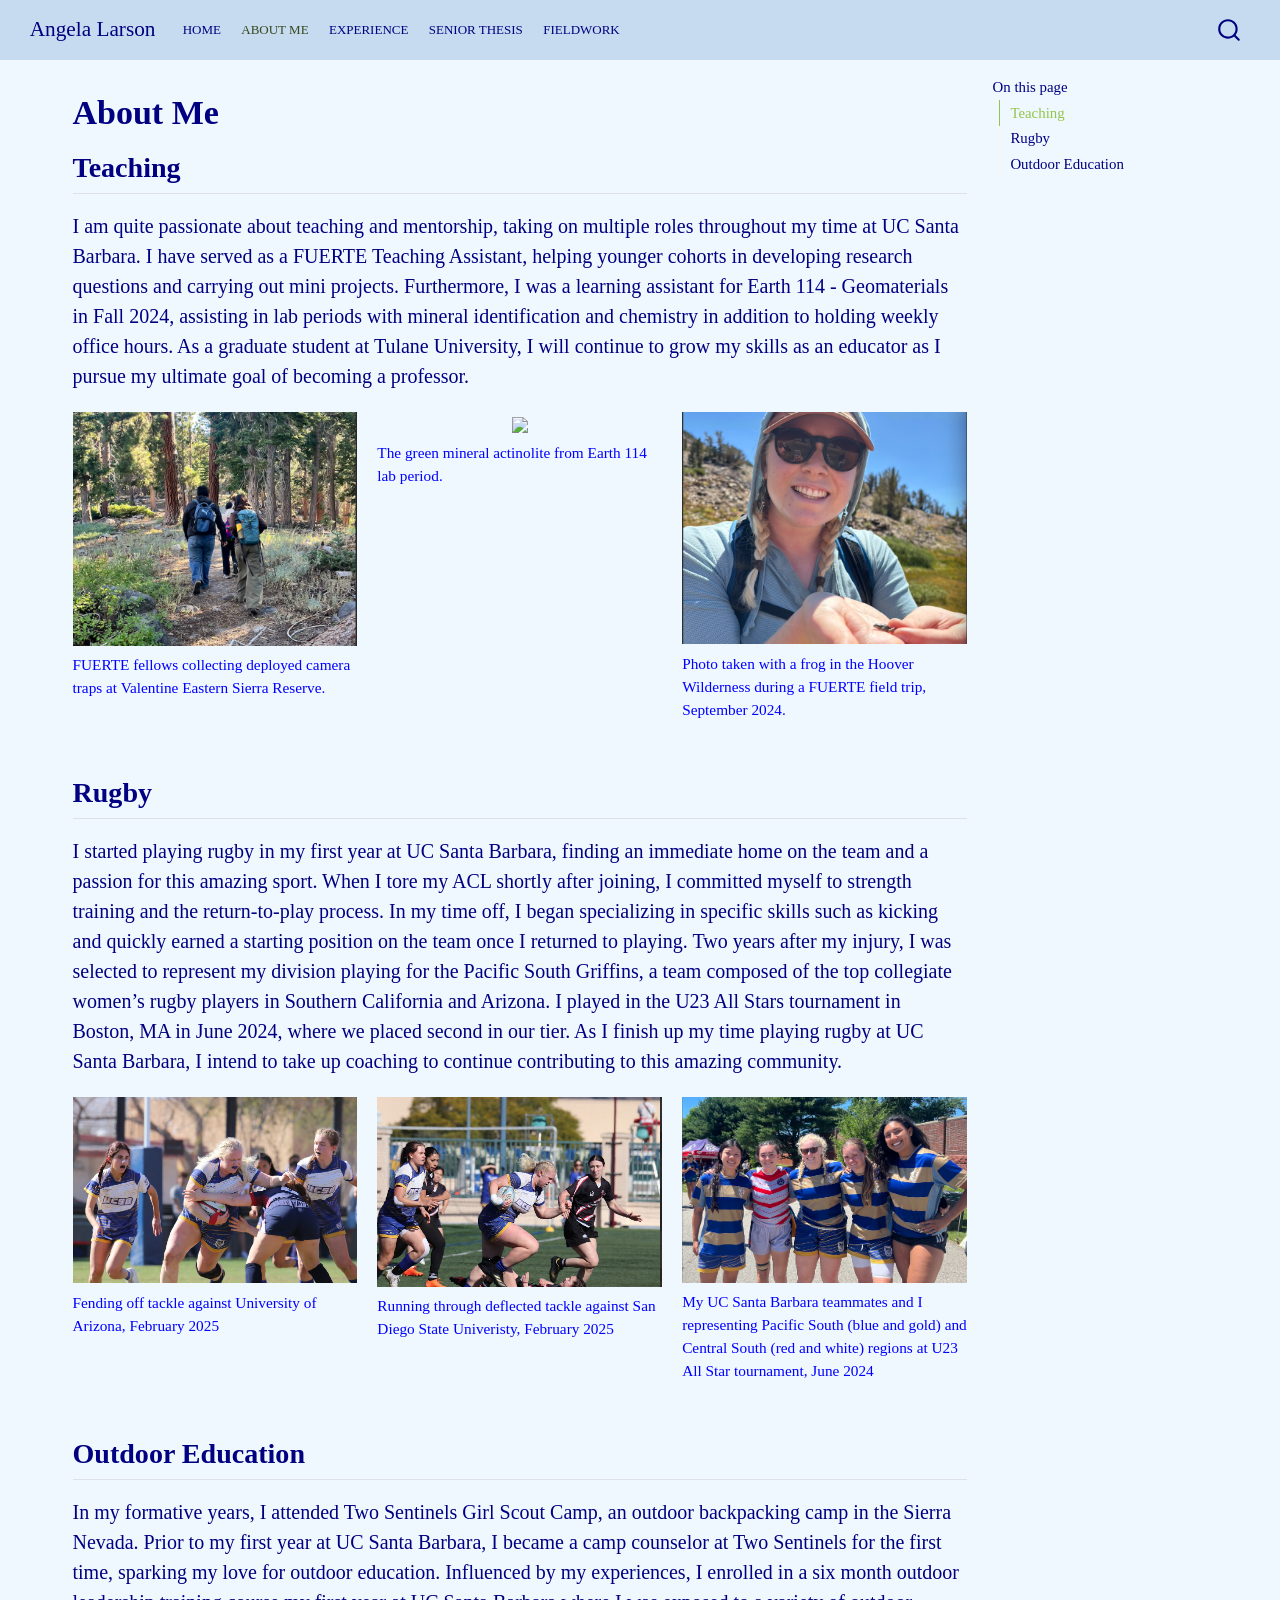
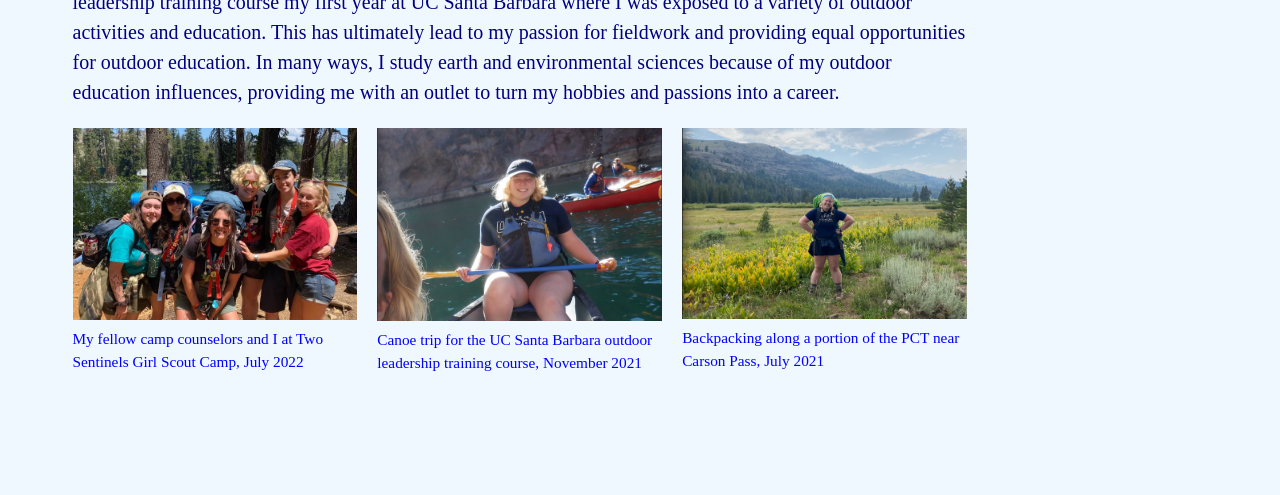
==== commit 36bd78b9: "Editing small typos and checking render" ====
--- a/docs/about.html
+++ b/docs/about.html
@@ -2,7 +2,7 @@
 <html xmlns="http://www.w3.org/1999/xhtml" lang="en" xml:lang="en"><head>
 
 <meta charset="utf-8">
-<meta name="generator" content="quarto-1.5.57">
+<meta name="generator" content="quarto-1.6.42">
 
 <meta name="viewport" content="width=device-width, initial-scale=1.0, user-scalable=yes">
 
@@ -35,10 +35,10 @@
 <script src="site_libs/quarto-html/tippy.umd.min.js"></script>
 <script src="site_libs/quarto-html/anchor.min.js"></script>
 <link href="site_libs/quarto-html/tippy.css" rel="stylesheet">
-<link href="site_libs/quarto-html/quarto-syntax-highlighting.css" rel="stylesheet" id="quarto-text-highlighting-styles">
+<link href="site_libs/quarto-html/quarto-syntax-highlighting-2f5df379a58b258e96c21c0638c20c03.css" rel="stylesheet" id="quarto-text-highlighting-styles">
 <script src="site_libs/bootstrap/bootstrap.min.js"></script>
 <link href="site_libs/bootstrap/bootstrap-icons.css" rel="stylesheet">
-<link href="site_libs/bootstrap/bootstrap.min.css" rel="stylesheet" id="quarto-bootstrap" data-mode="light">
+<link href="site_libs/bootstrap/bootstrap-168d595d7cd47c99a2ab43d57f5fcf86.min.css" rel="stylesheet" append-hash="true" id="quarto-bootstrap" data-mode="light">
 <script id="quarto-search-options" type="application/json">{
   "location": "navbar",
   "copy-button": false,
@@ -179,7 +179,7 @@
 <div class="quarto-figure quarto-figure-center">
 <figure class="figure">
 <p><img src="images/frog1.png" class="img-fluid figure-img" data-group="about"></p>
-<figcaption>Photo taken with a frog in the Hoover Wilderness, September 2024.</figcaption>
+<figcaption>Photo taken with a frog in the Hoover Wilderness during a FUERTE field trip, September 2024.</figcaption>
 </figure>
 </div>
 </div>
@@ -342,8 +342,6 @@
   });
   clipboard.on('success', onCopySuccess);
   if (window.document.getElementById('quarto-embedded-source-code-modal')) {
-    // For code content inside modals, clipBoardJS needs to be initialized with a container option
-    // TODO: Check when it could be a function (https://github.com/zenorocha/clipboard.js/issues/860)
     const clipboardModal = new window.ClipboardJS('.code-copy-button[data-in-quarto-modal]', {
       text: getTextToCopy,
       container: window.document.getElementById('quarto-embedded-source-code-modal')
@@ -454,7 +452,6 @@
       if (window.Quarto?.typesetMath) {
         window.Quarto.typesetMath(note);
       }
-      // TODO in 1.5, we should make sure this works without a callout special case
       if (note.classList.contains("callout")) {
         return note.outerHTML;
       } else {
--- a/docs/site_libs/quarto-html/quarto-syntax-highlighting-2f5df379a58b258e96c21c0638c20c03.css
+++ b/docs/site_libs/quarto-html/quarto-syntax-highlighting-2f5df379a58b258e96c21c0638c20c03.css
@@ -0,0 +1,205 @@
+/* quarto syntax highlight colors */
+:root {
+  --quarto-hl-ot-color: #003B4F;
+  --quarto-hl-at-color: #657422;
+  --quarto-hl-ss-color: #20794D;
+  --quarto-hl-an-color: #5E5E5E;
+  --quarto-hl-fu-color: #4758AB;
+  --quarto-hl-st-color: #20794D;
+  --quarto-hl-cf-color: #003B4F;
+  --quarto-hl-op-color: #5E5E5E;
+  --quarto-hl-er-color: #AD0000;
+  --quarto-hl-bn-color: #AD0000;
+  --quarto-hl-al-color: #AD0000;
+  --quarto-hl-va-color: #111111;
+  --quarto-hl-bu-color: inherit;
+  --quarto-hl-ex-color: inherit;
+  --quarto-hl-pp-color: #AD0000;
+  --quarto-hl-in-color: #5E5E5E;
+  --quarto-hl-vs-color: #20794D;
+  --quarto-hl-wa-color: #5E5E5E;
+  --quarto-hl-do-color: #5E5E5E;
+  --quarto-hl-im-color: #00769E;
+  --quarto-hl-ch-color: #20794D;
+  --quarto-hl-dt-color: #AD0000;
+  --quarto-hl-fl-color: #AD0000;
+  --quarto-hl-co-color: #5E5E5E;
+  --quarto-hl-cv-color: #5E5E5E;
+  --quarto-hl-cn-color: #8f5902;
+  --quarto-hl-sc-color: #5E5E5E;
+  --quarto-hl-dv-color: #AD0000;
+  --quarto-hl-kw-color: #003B4F;
+}
+
+/* other quarto variables */
+:root {
+  --quarto-font-monospace: SFMono-Regular, Menlo, Monaco, Consolas, "Liberation Mono", "Courier New", monospace;
+}
+
+pre > code.sourceCode > span {
+  color: #003B4F;
+}
+
+code span {
+  color: #003B4F;
+}
+
+code.sourceCode > span {
+  color: #003B4F;
+}
+
+div.sourceCode,
+div.sourceCode pre.sourceCode {
+  color: #003B4F;
+}
+
+code span.ot {
+  color: #003B4F;
+  font-style: inherit;
+}
+
+code span.at {
+  color: #657422;
+  font-style: inherit;
+}
+
+code span.ss {
+  color: #20794D;
+  font-style: inherit;
+}
+
+code span.an {
+  color: #5E5E5E;
+  font-style: inherit;
+}
+
+code span.fu {
+  color: #4758AB;
+  font-style: inherit;
+}
+
+code span.st {
+  color: #20794D;
+  font-style: inherit;
+}
+
+code span.cf {
+  color: #003B4F;
+  font-weight: bold;
+  font-style: inherit;
+}
+
+code span.op {
+  color: #5E5E5E;
+  font-style: inherit;
+}
+
+code span.er {
+  color: #AD0000;
+  font-style: inherit;
+}
+
+code span.bn {
+  color: #AD0000;
+  font-style: inherit;
+}
+
+code span.al {
+  color: #AD0000;
+  font-style: inherit;
+}
+
+code span.va {
+  color: #111111;
+  font-style: inherit;
+}
+
+code span.bu {
+  font-style: inherit;
+}
+
+code span.ex {
+  font-style: inherit;
+}
+
+code span.pp {
+  color: #AD0000;
+  font-style: inherit;
+}
+
+code span.in {
+  color: #5E5E5E;
+  font-style: inherit;
+}
+
+code span.vs {
+  color: #20794D;
+  font-style: inherit;
+}
+
+code span.wa {
+  color: #5E5E5E;
+  font-style: italic;
+}
+
+code span.do {
+  color: #5E5E5E;
+  font-style: italic;
+}
+
+code span.im {
+  color: #00769E;
+  font-style: inherit;
+}
+
+code span.ch {
+  color: #20794D;
+  font-style: inherit;
+}
+
+code span.dt {
+  color: #AD0000;
+  font-style: inherit;
+}
+
+code span.fl {
+  color: #AD0000;
+  font-style: inherit;
+}
+
+code span.co {
+  color: #5E5E5E;
+  font-style: inherit;
+}
+
+code span.cv {
+  color: #5E5E5E;
+  font-style: italic;
+}
+
+code span.cn {
+  color: #8f5902;
+  font-style: inherit;
+}
+
+code span.sc {
+  color: #5E5E5E;
+  font-style: inherit;
+}
+
+code span.dv {
+  color: #AD0000;
+  font-style: inherit;
+}
+
+code span.kw {
+  color: #003B4F;
+  font-weight: bold;
+  font-style: inherit;
+}
+
+.prevent-inlining {
+  content: "</";
+}
+
+/*# sourceMappingURL=35eb38a806ee71ea6d2563be2308c832.css.map */
